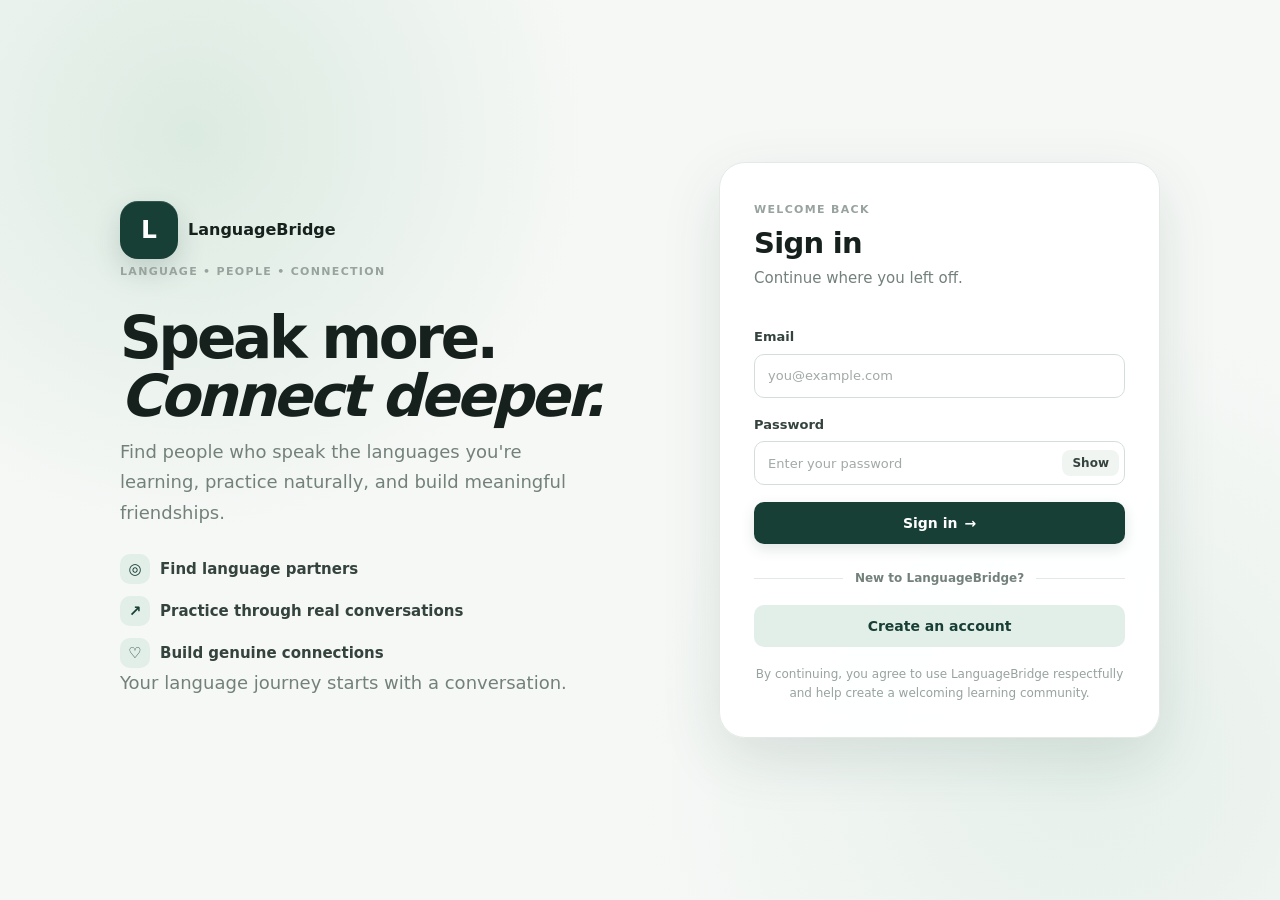
==== index.html @ 4cd41370 "This is the first commit , i initialized the project" ====
<!doctype html>
<html lang="en">
<head>
  <meta charset="UTF-8">
  <meta name="viewport" content="width=device-width, initial-scale=1.0">
  <meta name="theme-color" content="#173f35">
  <meta name="description" content="LanguageBridge — meet people, practice languages, and build real connections.">
  <title>LanguageBridge</title>
  <link rel="preconnect" href="https://language-bridge-orpin.vercel.app">
  <link rel="stylesheet" href="css/main.css">
</head>

<body>
  <div id="app">
    <div class="initial-loader">
      <div class="loader-logo">L</div>
      <div>
        <strong>LanguageBridge</strong>
        <span>Loading your community...</span>
      </div>
    </div>
  </div>

  <script src="js/api.js" defer></script>
  <script src="js/common.js" defer></script>
  <script src="js/app.js" defer></script>
</body>
</html>
---- css/main.css ----
:root {
  --bg: #f6f8f6;
  --surface: #ffffff;
  --surface-soft: #f1f5f2;
  --surface-green: #eaf2ed;

  --primary: #173f35;
  --primary-hover: #0f332b;
  --primary-soft: #e2eee8;

  --accent: #b7d8c5;
  --accent-strong: #8fbea4;

  --text: #16211d;
  --text-soft: #34433d;
  --muted: #73817b;
  --muted-light: #98a39e;

  --border: #e3e9e5;
  --border-strong: #d4ded8;

  --success: #237a4b;
  --success-soft: #e6f4eb;

  --danger: #b93838;
  --danger-soft: #fbeaea;

  --warning: #9a6b20;
  --warning-soft: #faf1df;

  --shadow-xs: 0 1px 2px rgba(23, 63, 53, 0.04);
  --shadow-sm: 0 4px 14px rgba(23, 63, 53, 0.06);
  --shadow-md: 0 12px 35px rgba(23, 63, 53, 0.08);
  --shadow-lg: 0 20px 60px rgba(23, 63, 53, 0.12);

  --radius-sm: 10px;
  --radius-md: 14px;
  --radius-lg: 20px;
  --radius-xl: 26px;

  --sidebar-width: 230px;
  --rightbar-width: 270px;
  --content-max: 1320px;

  font-family:
    Inter,
    ui-sans-serif,
    system-ui,
    -apple-system,
    BlinkMacSystemFont,
    "Segoe UI",
    sans-serif;

  color-scheme: light;
}


/* =========================================================
   RESET
   ========================================================= */

*,
*::before,
*::after {
  box-sizing: border-box;
}

html {
  min-height: 100%;
  scroll-behavior: smooth;
}

body {
  min-height: 100vh;
  margin: 0;
  background: var(--bg);
  color: var(--text);
  font-size: 15px;
  line-height: 1.5;
  -webkit-font-smoothing: antialiased;
  text-rendering: optimizeLegibility;
}

body,
button,
input,
textarea,
select {
  font-family: inherit;
}

button,
input,
textarea,
select {
  font-size: inherit;
}

button {
  cursor: pointer;
}

button:disabled {
  cursor: not-allowed;
  opacity: 0.55;
}

a {
  color: inherit;
  text-decoration: none;
}

img {
  display: block;
  max-width: 100%;
}

::selection {
  background: var(--accent);
  color: var(--primary);
}


/* =========================================================
   SCROLLBAR
   ========================================================= */

* {
  scrollbar-width: thin;
  scrollbar-color: #cbd7d0 transparent;
}

*::-webkit-scrollbar {
  width: 7px;
  height: 7px;
}

*::-webkit-scrollbar-track {
  background: transparent;
}

*::-webkit-scrollbar-thumb {
  background: #cbd7d0;
  border-radius: 999px;
}

*::-webkit-scrollbar-thumb:hover {
  background: #aebeb5;
}


/* =========================================================
   ICONS (SVG)
   -----------------------------------------------------------
   BUGFIX: none of the inline <svg> icons used throughout the
   app (nav, settings gear, logout, search, message bubbles...)
   had any sizing or fill/stroke rules. Without CSS, a browser
   renders an unsized <svg> at its default replaced-element
   size (roughly 300x150px) and fills path shapes solid black,
   which is why icons like the profile "settings" gear were
   showing up as a huge black blob covering the account card.
   ========================================================= */

svg {
  display: block;
  flex-shrink: 0;
}

.nav-icon svg,
.account-settings-link svg,
.logout-btn svg,
.btn-icon-svg svg,
.chat-header-info svg,
.top-brand svg {
  width: 18px;
  height: 18px;
  fill: none;
  stroke: currentColor;
  stroke-width: 1.8;
  stroke-linecap: round;
  stroke-linejoin: round;
}

.account-settings-link svg {
  width: 17px;
  height: 17px;
  color: var(--muted);
}

.account-settings-link:hover svg {
  color: var(--primary);
}

.search-icon svg {
  width: 16px;
  height: 16px;
  fill: none;
  stroke: var(--muted);
  stroke-width: 1.8;
  stroke-linecap: round;
  stroke-linejoin: round;
}


/* =========================================================
   TYPOGRAPHY
   ========================================================= */

h1,
h2,
h3,
h4,
p {
  margin-top: 0;
}

h1,
h2,
h3,
h4 {
  color: var(--text);
  letter-spacing: -0.025em;
}

h1 {
  font-size: 30px;
  line-height: 1.15;
  font-weight: 750;
}

h2 {
  font-size: 24px;
  line-height: 1.2;
  font-weight: 750;
}

h3 {
  font-size: 18px;
  line-height: 1.3;
  font-weight: 700;
}

.muted {
  color: var(--muted);
}

.small {
  font-size: 13px;
}

.eyebrow {
  display: inline-block;
  margin: 0 0 8px;
  color: var(--muted-light);
  font-size: 11px;
  font-weight: 750;
  letter-spacing: 0.12em;
  text-transform: uppercase;
}

.section-title {
  margin: 0 0 10px;
  color: var(--muted-light);
  font-size: 11px;
  font-weight: 750;
  letter-spacing: 0.12em;
  text-transform: uppercase;
}


/* =========================================================
   AUTHENTICATION
   ========================================================= */

.auth-page {
  min-height: 100vh;
  display: grid;
  place-items: center;
  padding: 32px 20px;
  background:
    radial-gradient(
      circle at 15% 15%,
      rgba(183, 216, 197, 0.42),
      transparent 30%
    ),
    radial-gradient(
      circle at 85% 85%,
      rgba(226, 238, 232, 0.8),
      transparent 34%
    ),
    var(--bg);
}

.auth-shell {
  width: min(1040px, 100%);
  display: grid;
  grid-template-columns: minmax(0, 0.9fr) minmax(380px, 0.75fr);
  gap: 70px;
  align-items: center;
}

.auth-brand {
  padding: 25px 0;
}

.brand-lockup {
  display: inline-flex;
  align-items: center;
  gap: 10px;
  font-weight: 800;
  font-size: 16px;
}

.auth-brand h1 {
  margin: 20px 0 12px;
  font-size: clamp(40px, 5vw, 58px);
  line-height: 1;
  letter-spacing: -0.055em;
}

.auth-brand p {
  max-width: 460px;
  margin: 0;
  color: var(--muted);
  font-size: 18px;
  line-height: 1.7;
}

.brand-points {
  display: grid;
  gap: 12px;
  margin-top: 26px;
}

.brand-points > div {
  display: flex;
  align-items: center;
  gap: 10px;
  color: var(--text-soft);
  font-size: 15px;
  font-weight: 600;
}

.point-icon {
  display: inline-grid;
  place-items: center;
  width: 30px;
  height: 30px;
  flex-shrink: 0;
  border-radius: 10px;
  background: var(--primary-soft);
  color: var(--primary);
  font-size: 15px;
}

.language-showcase {
  display: flex;
  flex-wrap: wrap;
  gap: 8px;
  margin-top: 24px;
}

.language-showcase span {
  padding: 7px 13px;
  border-radius: 999px;
  background: var(--primary-soft);
  color: var(--primary);
  font-size: 13px;
  font-weight: 700;
}

.brand-mark {
  width: 58px;
  height: 58px;
  display: grid;
  place-items: center;

  border-radius: 18px;

  background: var(--primary);
  color: #fff;

  font-size: 25px;
  font-weight: 800;

  box-shadow:
    0 12px 28px rgba(23, 63, 53, 0.18),
    inset 0 1px 0 rgba(255, 255, 255, 0.12);
}

.mobile-brand-mark {
  display: none;
  width: 42px;
  height: 42px;
  align-items: center;
  justify-content: center;
  border-radius: 13px;
  background: var(--primary);
  color: #fff;
  font-size: 19px;
  font-weight: 800;
  flex-shrink: 0;
}

.auth-card {
  padding: 34px;
  background: rgba(255, 255, 255, 0.94);
  border: 1px solid var(--border);
  border-radius: var(--radius-xl);
  box-shadow: var(--shadow-lg);
  backdrop-filter: blur(12px);
}

.auth-card-top {
  display: flex;
  align-items: flex-start;
  gap: 14px;
}

.auth-card h2 {
  margin: 0 0 6px;
  font-size: 29px;
}

.auth-card > .muted {
  margin-bottom: 0;
}

.auth-switch {
  margin: 22px 0 0;
  color: var(--muted);
  text-align: center;
  font-size: 14px;
}

.auth-switch a {
  color: var(--primary);
  font-weight: 700;
}

.auth-switch a:hover {
  text-decoration: underline;
}

.auth-divider {
  position: relative;
  margin: 22px 0 16px;
  text-align: center;
}

.auth-divider::before {
  content: "";
  position: absolute;
  left: 0;
  right: 0;
  top: 50%;
  height: 1px;
  background: var(--border);
}

.auth-divider span {
  position: relative;
  padding: 0 12px;
  background: #fff;
  color: var(--muted);
  font-size: 12px;
  font-weight: 650;
}

.auth-legal {
  margin: 18px 0 0;
  color: var(--muted-light);
  font-size: 12px;
  line-height: 1.6;
  text-align: center;
}


/* =========================================================
   FORMS
   ========================================================= */

.form {
  display: grid;
  gap: 17px;
  margin-top: 23px;
}

.form label {
  display: grid;
  gap: 7px;
  color: var(--text-soft);
  font-size: 13px;
  font-weight: 700;
}

.form input,
.form textarea,
.form select {
  width: 100%;
  min-height: 44px;

  padding: 11px 13px;

  border: 1px solid var(--border-strong);
  border-radius: var(--radius-sm);

  outline: none;
  background: #fff;
  color: var(--text);

  transition:
    border-color 160ms ease,
    box-shadow 160ms ease,
    background 160ms ease;
}

.form textarea {
  min-height: 100px;
  resize: vertical;
  line-height: 1.55;
}

.form input::placeholder,
.form textarea::placeholder {
  color: #a1aaa5;
}

.form input:hover,
.form textarea:hover,
.form select:hover {
  border-color: #c4d0c9;
}

.form input:focus,
.form textarea:focus,
.form select:focus {
  border-color: var(--primary);
  background: #fff;

  box-shadow:
    0 0 0 3px rgba(23, 63, 53, 0.08),
    0 2px 8px rgba(23, 63, 53, 0.04);
}

.form-grid {
  display: grid;
  grid-template-columns: repeat(2, minmax(0, 1fr));
  gap: 14px;
}

.password-field {
  position: relative;
  display: flex;
  align-items: center;
}

.password-field input {
  padding-right: 64px;
}

.password-toggle {
  position: absolute;
  right: 6px;
  top: 50%;
  transform: translateY(-50%);

  padding: 6px 10px;
  border: 0;
  border-radius: 8px;
  background: var(--surface-soft);
  color: var(--text-soft);
  font-size: 12px;
  font-weight: 700;
}

.password-toggle:hover {
  background: var(--primary-soft);
  color: var(--primary);
}

.field-hint {
  color: var(--muted-light);
  font-size: 11px;
  font-weight: 600;
  text-align: right;
}

.file-field input[type="file"] {
  min-height: auto;
  padding: 8px;
  border-style: dashed;
}

.file-field small {
  color: var(--muted-light);
  font-weight: 500;
}

.file-button {
  display: inline-flex;
  margin-top: 10px;
  cursor: pointer;
}

.error {
  min-height: 18px;
  margin: 0;
  color: var(--danger);
  font-size: 13px;
  font-weight: 600;
}

.error:empty {
  display: none;
}

.error.visible {
  display: block;
}

.success {
  color: var(--success);
}


/* =========================================================
   BUTTONS
   ========================================================= */

.btn {
  min-height: 42px;

  display: inline-flex;
  align-items: center;
  justify-content: center;
  gap: 7px;

  padding: 10px 16px;

  border: 1px solid transparent;
  border-radius: var(--radius-sm);

  font-size: 14px;
  font-weight: 750;
  line-height: 1;

  transition:
    transform 150ms ease,
    background 150ms ease,
    border-color 150ms ease,
    box-shadow 150ms ease,
    color 150ms ease;
}

.btn:hover {
  transform: translateY(-1px);
}

.btn:active {
  transform: translateY(0);
}

.btn.primary {
  background: var(--primary);
  color: #fff;
  box-shadow: 0 5px 14px rgba(23, 63, 53, 0.13);
}

.btn.primary:hover {
  background: var(--primary-hover);
  box-shadow: 0 7px 18px rgba(23, 63, 53, 0.18);
}

.btn.secondary {
  background: var(--primary-soft);
  color: var(--primary);
}

.btn.secondary:hover {
  background: #d8e9e0;
}

.btn.ghost {
  border-color: var(--border);
  background: #fff;
  color: var(--text-soft);
}

.btn.ghost:hover {
  border-color: var(--border-strong);
  background: var(--surface-soft);
}

.btn.danger {
  background: var(--danger-soft);
  color: var(--danger);
}

.btn.danger:hover {
  background: #f7dddd;
}

.btn.full {
  width: 100%;
}

.btn-arrow {
  transition: transform 150ms ease;
}

.btn:hover .btn-arrow {
  transform: translateX(2px);
}

.btn-icon {
  font-size: 16px;
  line-height: 1;
}

.btn.is-loading {
  position: relative;
}

.icon-btn {
  min-height: 36px;

  display: inline-flex;
  align-items: center;
  gap: 6px;

  padding: 7px 10px;

  border: 0;
  border-radius: 9px;

  background: transparent;
  color: var(--muted);

  font-size: 13px;
  font-weight: 650;

  transition:
    background 150ms ease,
    color 150ms ease;
}

.icon-btn:hover {
  background: var(--surface-soft);
  color: var(--text);
}

.icon-btn.liked {
  color: var(--danger);
}

.icon-btn.danger-icon {
  color: var(--danger);
  font-size: 18px;
  line-height: 1;
  padding: 7px 11px;
}

.icon-btn.danger-icon:hover {
  background: var(--danger-soft);
}

.icon-btn.modal-close {
  font-size: 20px;
  padding: 4px 9px;
}


/* =========================================================
   SPINNERS / LOADERS
   ========================================================= */

@keyframes spin {
  to {
    transform: rotate(360deg);
  }
}

.spinner,
.loader-spinner,
.button-spinner {
  display: inline-block;
  width: 18px;
  height: 18px;
  border: 2.5px solid var(--border-strong);
  border-top-color: var(--primary);
  border-radius: 50%;
  animation: spin 700ms linear infinite;
}

.spinner.small {
  width: 14px;
  height: 14px;
  border-width: 2px;
}

.spinner.tiny,
.button-spinner {
  width: 13px;
  height: 13px;
  border-width: 2px;
  border-top-color: currentColor;
  border-color: rgba(255, 255, 255, 0.35);
  border-top-color: #fff;
}

.btn.primary .spinner.tiny,
.btn.primary .button-spinner {
  border-color: rgba(255, 255, 255, 0.35);
  border-top-color: #fff;
}

.loading-card,
.loading-state {
  display: flex;
  flex-direction: column;
  align-items: center;
  justify-content: center;
  gap: 10px;
  padding: 40px 20px;
  color: var(--muted);
  font-size: 14px;
  font-weight: 600;
}


/* =========================================================
   CARDS
   ========================================================= */

.card {
  background: var(--surface);
  border: 1px solid var(--border);
  border-radius: var(--radius-lg);
  box-shadow: var(--shadow-sm);
}

.card {
  padding: 19px;
}


/* =========================================================
   EMPTY / ERROR STATES
   ========================================================= */

.empty-state,
.error-state {
  display: flex;
  flex-direction: column;
  align-items: center;
  gap: 8px;
  padding: 44px 24px;
  text-align: center;
  color: var(--muted);
}

.empty-state h3,
.error-state strong {
  color: var(--text);
}

.empty-state p,
.error-state p {
  max-width: 360px;
  margin: 0;
  color: var(--muted);
  font-size: 14px;
}

.empty-icon,
.error-state-icon {
  display: grid;
  place-items: center;
  width: 46px;
  height: 46px;
  margin-bottom: 4px;
  border-radius: 50%;
  background: var(--surface-soft);
  color: var(--primary);
  font-size: 20px;
}

.error-state-icon {
  background: var(--danger-soft);
  color: var(--danger);
}

.empty-state .btn,
.error-state .btn {
  margin-top: 6px;
}


/* =========================================================
   APP SHELL
   ========================================================= */

.app-shell {
  min-height: 100vh;
}

.initial-loader {
  min-height: 100vh;
  display: flex;
  flex-direction: column;
  align-items: center;
  justify-content: center;
  gap: 14px;
  text-align: center;
  color: var(--muted);
}

.initial-loader .loader-logo {
  width: 54px;
  height: 54px;
  display: grid;
  place-items: center;
  border-radius: 16px;
  background: var(--primary);
  color: #fff;
  font-size: 23px;
  font-weight: 800;
}

.initial-loader strong {
  display: block;
  color: var(--text);
  font-size: 16px;
}

.page-leaving {
  animation: pageFadeOut 120ms ease forwards;
}

@keyframes pageFadeOut {
  to {
    opacity: 0.6;
  }
}

.topbar {
  position: sticky;
  top: 0;
  z-index: 30;

  height: 70px;

  display: flex;
  align-items: center;
  justify-content: space-between;

  padding: 0 28px;

  background: rgba(255, 255, 255, 0.92);
  border-bottom: 1px solid var(--border);

  backdrop-filter: blur(16px);
}

.topbar-left {
  display: flex;
  align-items: center;
  gap: 14px;
}

.top-brand {
  display: inline-flex;
  align-items: center;
  gap: 10px;

  color: var(--text);
  font-size: 16px;
  font-weight: 800;
  letter-spacing: -0.02em;
}

.top-brand:hover {
  color: var(--primary);
}

.top-brand-text span {
  color: var(--muted);
  font-weight: 700;
}

.top-mark {
  width: 35px;
  height: 35px;

  display: grid;
  place-items: center;

  border-radius: 11px;

  background: var(--primary);
  color: #fff;

  font-size: 15px;
  font-weight: 800;

  box-shadow: 0 5px 12px rgba(23, 63, 53, 0.15);
}

.top-actions {
  display: flex;
  align-items: center;
  gap: 9px;
}

.top-welcome {
  display: flex;
  flex-direction: column;
  align-items: flex-end;
  margin-right: 4px;
  line-height: 1.25;
}

.top-welcome-label {
  color: var(--muted-light);
  font-size: 11px;
  font-weight: 650;
  text-transform: uppercase;
  letter-spacing: 0.06em;
}

.top-welcome strong {
  font-size: 13px;
}

.logout-btn {
  gap: 8px;
}

.mobile-menu-btn {
  display: none;
  flex-direction: column;
  justify-content: center;
  gap: 4px;
  width: 34px;
  height: 34px;
  border: 0;
  border-radius: 9px;
  background: transparent;
}

.mobile-menu-btn span {
  display: block;
  height: 2px;
  border-radius: 999px;
  background: var(--text);
}

.sidebar-overlay {
  display: none;
  position: fixed;
  inset: 0;
  z-index: 40;
  background: rgba(12, 31, 26, 0.4);
  backdrop-filter: blur(2px);
}

.sidebar-overlay.visible {
  display: block;
}

.layout {
  width: min(var(--content-max), 100%);
  min-height: calc(100vh - 70px);

  margin: 0 auto;

  display: grid;
  grid-template-columns:
    var(--sidebar-width)
    minmax(0, 1fr)
    var(--rightbar-width);

  gap: 25px;

  padding: 26px 25px 50px;
}

.sidebar,
.rightbar {
  position: sticky;
  top: 94px;
  height: max-content;
}

.sidebar {
  padding-top: 4px;
}

.sidebar-inner {
  display: flex;
  flex-direction: column;
  gap: 4px;
}

.sidebar-heading {
  padding: 0 13px;
  margin-bottom: 6px;
  color: var(--muted-light);
  font-size: 11px;
  font-weight: 750;
  letter-spacing: 0.1em;
  text-transform: uppercase;
}

.sidebar-divider {
  height: 1px;
  margin: 16px 4px;
  background: var(--border);
}

.sidebar-tip {
  position: relative;
  padding: 16px 15px;
  border-radius: var(--radius-md);
  background: var(--surface-green);
}

.sidebar-tip-icon {
  display: inline-grid;
  place-items: center;
  width: 26px;
  height: 26px;
  margin-bottom: 8px;
  border-radius: 8px;
  background: #fff;
  color: var(--primary);
  font-size: 13px;
}

.sidebar-tip strong {
  display: block;
  margin-bottom: 4px;
  font-size: 13px;
}

.sidebar-tip p {
  margin: 0;
  color: var(--muted);
  font-size: 12px;
  line-height: 1.55;
}

.rightbar {
  padding-top: 2px;
  display: flex;
  flex-direction: column;
  gap: 14px;
}

.rightbar-note {
  display: flex;
  align-items: center;
  gap: 8px;
  padding: 4px 6px;
  color: var(--muted);
  font-size: 12.5px;
  line-height: 1.5;
}

.rightbar-note-dot {
  width: 6px;
  height: 6px;
  flex-shrink: 0;
  border-radius: 50%;
  background: var(--accent-strong);
}

.content {
  min-width: 0;
}


/* =========================================================
   NAVIGATION
   ========================================================= */

.nav {
  display: grid;
  gap: 5px;
}

.nav a,
.nav-link {
  position: relative;

  display: flex;
  align-items: center;
  gap: 10px;

  min-height: 43px;
  padding: 10px 13px;

  border-radius: 12px;

  color: var(--muted);
  font-size: 14px;
  font-weight: 650;

  transition:
    background 150ms ease,
    color 150ms ease,
    transform 150ms ease;
}

.nav a:hover,
.nav-link:hover {
  background: var(--surface-green);
  color: var(--primary);
  transform: translateX(2px);
}

.nav a.active,
.nav-link.active {
  background: var(--primary-soft);
  color: var(--primary);
  font-weight: 750;
}

.nav a.active::before,
.nav-link.active::before {
  content: "";

  position: absolute;
  left: 0;
  top: 9px;
  bottom: 9px;

  width: 3px;

  border-radius: 999px;

  background: var(--primary);
}

.nav-badge {
  margin-left: auto;
  min-width: 18px;
  height: 18px;
  padding: 0 5px;
  display: inline-grid;
  place-items: center;
  border-radius: 999px;
  background: var(--danger);
  color: #fff;
  font-size: 10.5px;
  font-weight: 800;
}


/* =========================================================
   PAGE HEADER
   ========================================================= */

.page-head {
  display: flex;
  align-items: center;
  justify-content: space-between;
  gap: 14px;

  margin-bottom: 20px;
}

.page-head h1 {
  margin: 0;
  font-size: 29px;
}

.page-head h2 {
  margin: 0;
}

.page-head-actions {
  display: flex;
  align-items: center;
  gap: 10px;
}

.count-pill {
  padding: 6px 12px;
  border-radius: 999px;
  background: var(--surface-soft);
  color: var(--text-soft);
  font-size: 12.5px;
  font-weight: 700;
  white-space: nowrap;
}

.section-header {
  display: flex;
  align-items: center;
  justify-content: space-between;
  gap: 14px;
  margin-bottom: 16px;
}


/* =========================================================
   FEEDS / STACKS
   ========================================================= */

.stack {
  display: grid;
  gap: 16px;
}


/* =========================================================
   POSTS
   ========================================================= */

.post {
  overflow: hidden;
  transition:
    border-color 160ms ease,
    box-shadow 160ms ease,
    transform 160ms ease;
}

.post:hover {
  border-color: #d8e2dc;
  box-shadow: var(--shadow-md);
}

.post-head {
  display: flex;
  align-items: center;
  gap: 11px;
}

.post-meta {
  min-width: 0;
  flex: 1;
}

.post-meta strong {
  display: block;

  overflow: hidden;
  text-overflow: ellipsis;
  white-space: nowrap;

  color: var(--text);
  font-size: 14px;
}

.post-meta span {
  display: block;
  margin-top: 1px;

  color: var(--muted);
  font-size: 12px;
}

.post h3 {
  margin: 17px 0 7px;
  font-size: 19px;
}

.post p {
  margin-bottom: 0;
  color: var(--text-soft);
  line-height: 1.7;
  white-space: pre-wrap;
}

.post-media {
  margin-top: 13px;
  border-radius: 15px;
  overflow: hidden;
  background: var(--surface-soft);
}

.post-image {
  width: 100%;
  max-height: 500px;

  border-radius: 15px;

  object-fit: cover;
}

.post-media .post-image {
  border-radius: 0;
}

.post-actions {
  display: flex;
  gap: 7px;

  margin-top: 15px;
  padding-top: 13px;

  border-top: 1px solid var(--border);
}

.action-icon {
  font-size: 15px;
  line-height: 1;
}


/* =========================================================
   COMMENTS
   ========================================================= */

.comments-container:empty {
  display: none;
}

.comments-panel {
  margin-top: 12px;
  padding-top: 14px;
  border-top: 1px solid var(--border);
}

.comments-list {
  display: grid;
  gap: 12px;
  margin-bottom: 12px;
}

.comment-item {
  display: flex;
  gap: 10px;
}

.comment-body {
  flex: 1;
  min-width: 0;
  padding: 9px 12px;
  border-radius: 12px;
  background: var(--surface-soft);
}

.comment-body strong {
  display: block;
  font-size: 12.5px;
}

.comment-body p {
  margin: 2px 0 0;
  color: var(--text-soft);
  font-size: 13.5px;
  line-height: 1.5;
}

.comment-body small {
  display: block;
  margin-top: 4px;
  color: var(--muted-light);
  font-size: 11px;
}

.comments-empty,
.comments-error,
.comments-loading {
  padding: 10px 2px;
  color: var(--muted);
  font-size: 13px;
}

.comments-error {
  color: var(--danger);
}

.comments-loading {
  display: flex;
  align-items: center;
  gap: 8px;
}


/* =========================================================
   AVATARS
   ========================================================= */

.avatar {
  width: 42px;
  height: 42px;

  flex: 0 0 auto;

  display: grid;
  place-items: center;

  overflow: hidden;

  border-radius: 50%;

  background:
    linear-gradient(
      135deg,
      var(--primary-soft),
      #d6e5dc
    );

  color: var(--primary);

  font-size: 14px;
  font-weight: 800;

  object-fit: cover;
}

.avatar.sm {
  width: 34px;
  height: 34px;

  font-size: 12px;
}

.avatar.lg {
  width: 78px;
  height: 78px;

  font-size: 23px;
}

.avatar-fallback {
  user-select: none;
}


/* =========================================================
   LISTS
   ========================================================= */

.list {
  display: grid;
  gap: 9px;
}

.list-item {
  display: flex;
  align-items: center;
  gap: 11px;

  padding: 12px;

  border: 1px solid var(--border);
  border-radius: var(--radius-md);

  background: var(--surface);

  transition:
    border-color 150ms ease,
    background 150ms ease,
    box-shadow 150ms ease;
}

.list-item:hover {
  border-color: var(--border-strong);
  background: #fcfdfc;
  box-shadow: var(--shadow-xs);
}

.list-item .grow {
  min-width: 0;
  flex: 1;
}

.list-item strong {
  display: block;

  overflow: hidden;
  text-overflow: ellipsis;
  white-space: nowrap;
}

.list-item small {
  display: block;
  margin-top: 2px;

  color: var(--muted);
  font-size: 12px;
}

.actions {
  display: flex;
  align-items: center;
  justify-content: flex-end;
  gap: 7px;
  flex-wrap: wrap;
}


/* =========================================================
   FRIENDS
   ========================================================= */

.friends-list {
  display: grid;
  gap: 10px;
}

.friend-row {
  display: flex;
  align-items: center;
  justify-content: space-between;
  gap: 14px;
  padding: 13px;
  border: 1px solid var(--border);
  border-radius: var(--radius-md);
  background: var(--surface);
  transition:
    opacity 180ms ease,
    transform 180ms ease,
    border-color 150ms ease;
}

.friend-row:hover {
  border-color: var(--border-strong);
}

.friend-row.is-removing {
  opacity: 0;
  transform: scale(0.97);
}

.friend-identity {
  display: flex;
  align-items: center;
  gap: 12px;
  min-width: 0;
}

.friend-details {
  min-width: 0;
}

.friend-details strong {
  display: block;
  overflow: hidden;
  text-overflow: ellipsis;
  white-space: nowrap;
}

.friend-details span {
  display: block;
  color: var(--muted);
  font-size: 12.5px;
}

.friend-details small {
  display: block;
  margin-top: 2px;
  color: var(--muted-light);
  font-size: 12px;
}

.friend-actions {
  display: flex;
  align-items: center;
  gap: 6px;
  flex-shrink: 0;
}


/* =========================================================
   DISCOVER / USERS
   ========================================================= */

.search-card {
  margin-bottom: 18px;
}

.search-field {
  display: flex;
  align-items: center;
  gap: 10px;
  padding: 4px 6px;
}

.search-field input {
  border: 0;
  min-height: 34px;
  padding: 4px 2px;
}

.search-field input:focus {
  box-shadow: none;
}

.users-grid {
  display: grid;
  grid-template-columns: repeat(auto-fill, minmax(240px, 1fr));
  gap: 16px;
}

.users-grid .loading-card,
.users-grid .empty-state {
  grid-column: 1 / -1;
}

.user-card {
  display: flex;
  flex-direction: column;
  align-items: center;
  gap: 10px;
  text-align: center;
  padding: 22px 18px;
}

.user-card-body {
  display: flex;
  flex-direction: column;
  align-items: center;
  gap: 3px;
  width: 100%;
}

.user-card-body > span.muted {
  font-size: 12.5px;
}

.user-card-languages {
  margin-top: 6px;
  width: 100%;
}

.user-card-bio {
  margin: 6px 0 0;
  color: var(--muted);
  font-size: 12.5px;
  line-height: 1.5;
}

.user-card-actions {
  margin-top: 4px;
  width: 100%;
  display: flex;
  justify-content: center;
}

.user-card-actions .btn {
  width: 100%;
}


/* =========================================================
   EMPTY / LOADING
   ========================================================= */

.empty {
  padding: 44px 20px;

  color: var(--muted);

  text-align: center;
}

.loader {
  padding: 34px 20px;

  display: flex;
  align-items: center;
  justify-content: center;
  gap: 9px;

  color: var(--muted);
  font-size: 13.5px;
  font-weight: 600;

  text-align: center;
}


/* =========================================================
   PROFILE
   ========================================================= */

.profile-card {
  padding: 0;
  overflow: hidden;
}

.profile-cover {
  position: relative;
  height: 150px;

  border-radius: var(--radius-lg) var(--radius-lg) 0 0;

  background:
    radial-gradient(
      circle at 85% 15%,
      rgba(255, 255, 255, 0.18),
      transparent 24%
    ),
    radial-gradient(
      circle at 15% 85%,
      rgba(183, 216, 197, 0.24),
      transparent 28%
    ),
    linear-gradient(
      135deg,
      #173f35,
      #2c6655 55%,
      #6d9c85
    );
}

.profile-body {
  padding: 0 24px 24px;
}

.profile-identity {
  display: flex;
  align-items: flex-end;
  gap: 18px;

  margin-top: -39px;
}

.profile-avatar-wrap {
  position: relative;
}

.profile-avatar-wrap .avatar {
  border: 4px solid #fff;
  box-shadow: var(--shadow-sm);
}

.profile-online-dot {
  position: absolute;
  right: 4px;
  bottom: 4px;
  width: 13px;
  height: 13px;
  border-radius: 50%;
  background: var(--success);
  border: 3px solid #fff;
}

.profile-heading h2 {
  margin: 0 0 4px;
  font-size: 26px;
}

.profile-handle {
  display: flex;
  align-items: center;
  gap: 7px;
  color: var(--muted);
  font-size: 13.5px;
}

.profile-info-grid {
  margin-top: 18px;
  padding-top: 17px;

  border-top: 1px solid var(--border);

  display: grid;
  gap: 18px;

  color: var(--text-soft);
  line-height: 1.75;
}

.profile-label {
  display: block;
  margin-bottom: 5px;
  color: var(--muted-light);
  font-size: 11px;
  font-weight: 750;
  letter-spacing: 0.08em;
  text-transform: uppercase;
}

.profile-bio p {
  margin: 0;
  color: var(--text-soft);
}

.profile-upload {
  display: flex;
  align-items: center;
  gap: 16px;
  margin-bottom: 4px;
}

.profile-upload strong {
  display: block;
  font-size: 13.5px;
}

.profile-upload p {
  margin: 2px 0 0;
  font-size: 12.5px;
}

.profile-posts-section {
  margin-top: 26px;
}

.post-meta-row {
  margin-bottom: 4px;
}

.post-mini-author {
  display: flex;
  align-items: center;
  gap: 10px;
}

.post-mini-author strong {
  display: block;
  font-size: 13.5px;
}

.post-mini-author span {
  display: block;
  color: var(--muted);
  font-size: 11.5px;
}


/* =========================================================
   ACCOUNT MINI (rightbar)
   ========================================================= */

.account-card-heading {
  display: flex;
  align-items: center;
  justify-content: space-between;
  margin-bottom: 12px;
}

.account-settings-link {
  display: inline-flex;
  padding: 4px;
  border-radius: 8px;
}

.account-settings-link:hover {
  background: var(--surface-soft);
}

.account-mini {
  display: flex;
  flex-direction: column;
  gap: 14px;
}

.account-loading {
  display: flex;
  align-items: center;
  justify-content: center;
  padding: 20px 0;
}

.account-profile {
  display: flex;
  align-items: center;
  gap: 11px;
  min-width: 0;
}

.account-avatar {
  width: 44px;
  height: 44px;
}

.account-details {
  min-width: 0;
}

.account-details strong {
  display: block;
  overflow: hidden;
  text-overflow: ellipsis;
  white-space: nowrap;
  font-size: 13.5px;
}

.account-details span {
  display: block;
  margin-top: 1px;
  color: var(--muted);
  font-size: 12px;
}

.account-profile-link {
  display: flex;
  align-items: center;
  justify-content: space-between;
  padding-top: 10px;
  border-top: 1px solid var(--border);
  color: var(--primary);
  font-size: 12.5px;
  font-weight: 750;
}

.language-pair {
  display: grid;
  grid-template-columns: 1fr auto 1fr;
  align-items: center;
  gap: 8px;
  padding: 12px;
  border-radius: 12px;
  background: var(--surface-soft);
}

.language-item {
  min-width: 0;
}

.language-item strong {
  display: block;
  overflow: hidden;
  text-overflow: ellipsis;
  white-space: nowrap;
  font-size: 13px;
}

.language-label {
  display: block;
  margin-bottom: 2px;
  color: var(--muted-light);
  font-size: 10px;
  font-weight: 750;
  letter-spacing: 0.06em;
  text-transform: uppercase;
}

.language-arrow {
  color: var(--muted-light);
  font-size: 13px;
}


/* =========================================================
   CHAT
   ========================================================= */

.chat-layout {
  display: grid;
  grid-template-columns: 290px minmax(0, 1fr);

  height: calc(100vh - 120px);

  gap: 15px;
}

.chat-list-panel {
  display: flex;
  flex-direction: column;
  min-height: 0;
}

.chat-list-header {
  margin-bottom: 12px;
}

.chat-list-header h2 {
  font-size: 17px;
  margin-bottom: 2px;
}

.chat-list {
  min-height: 0;
  overflow-y: auto;
  display: grid;
  gap: 6px;
  flex: 1;
}

.chat-empty {
  display: flex;
  flex-direction: column;
  align-items: center;
  gap: 8px;
}

.chat-item {
  display: flex;
  align-items: center;
  gap: 10px;
  width: 100%;
  padding: 9px;
  border: 0;
  border-radius: 12px;
  background: transparent;
  color: var(--text);
  text-align: left;
  transition: background 150ms ease;
}

.chat-item:hover {
  background: var(--surface-soft);
}

.chat-item.active {
  background: var(--primary-soft);
}

.chat-item-content {
  min-width: 0;
  flex: 1;
}

.chat-item-content strong {
  display: block;
  overflow: hidden;
  text-overflow: ellipsis;
  white-space: nowrap;
  font-size: 13.5px;
}

.chat-item-content small {
  color: var(--muted);
  font-size: 11.5px;
}

.chat-item-arrow {
  color: var(--muted-light);
}

.chat-window {
  min-height: 0;

  display: flex;
  flex-direction: column;

  padding: 0;

  overflow: hidden;
}

.chat-window > #chatHeader {
  flex: 0 0 auto;

  margin: 0;
  padding: 17px 19px;

  border: 0 !important;
  border-bottom: 1px solid var(--border) !important;

  border-radius: 0;

  box-shadow: none !important;
}

.chat-header-loading {
  display: flex;
  align-items: center;
  gap: 9px;
  color: var(--muted);
  font-size: 13.5px;
}

.chat-header-user {
  display: flex;
  align-items: center;
  gap: 11px;
}

.chat-header-info strong {
  display: block;
  font-size: 14.5px;
}

.chat-header-info span {
  display: flex;
  align-items: center;
  gap: 5px;
  color: var(--muted);
  font-size: 12px;
}

.chat-error {
  display: flex;
  flex-direction: column;
  gap: 2px;
  color: var(--danger);
  font-size: 13.5px;
}

.chat-placeholder {
  display: flex;
  align-items: center;
  gap: 12px;
}

.chat-placeholder-icon {
  font-size: 22px;
}

.online-dot {
  width: 7px;
  height: 7px;
  border-radius: 50%;
  background: var(--success);
}

.messages {
  flex: 1;

  display: grid;
  align-content: start;
  gap: 9px;

  padding: 20px;

  overflow-y: auto;
}

.message-row {
  display: flex;
}

.message-row.mine {
  justify-content: flex-end;
}

.bubble {
  width: fit-content;
  max-width: min(70%, 520px);

  padding: 10px 13px;

  border-radius: 15px 15px 15px 5px;

  background: var(--surface-soft);
  color: var(--text-soft);

  line-height: 1.45;
  overflow-wrap: anywhere;
}

.bubble.mine {
  margin-left: auto;

  border-radius: 15px 15px 5px 15px;

  background: var(--primary);
  color: #fff;
}

.bubble-content {
  white-space: pre-wrap;
}

.bubble small {
  display: block;

  margin-top: 4px;

  color: inherit;
  font-size: 10px;

  opacity: 0.6;
}

.composer {
  display: flex;
  gap: 8px;

  padding: 12px;

  border-top: 1px solid var(--border);

  background: #fff;
}

.composer input {
  min-width: 0;
  flex: 1;

  min-height: 43px;

  padding: 10px 13px;

  border: 1px solid var(--border-strong);
  border-radius: 11px;

  outline: none;

  background: #fff;
}

.composer input:focus {
  border-color: var(--primary);
  box-shadow: 0 0 0 3px rgba(23, 63, 53, 0.07);
}


/* =========================================================
   MODALS
   ========================================================= */

.modal {
  position: fixed;
  inset: 0;
  z-index: 100;

  display: grid;
  place-items: center;

  padding: 20px;

  background: rgba(12, 31, 26, 0.46);

  backdrop-filter: blur(5px);

  animation: modalFade 150ms ease-out;
}

.modal-card {
  width: min(540px, 100%);
  max-height: calc(100vh - 40px);

  overflow-y: auto;

  padding: 24px;

  border: 1px solid rgba(255, 255, 255, 0.5);
  border-radius: var(--radius-lg);

  background: #fff;

  box-shadow: var(--shadow-lg);

  animation: modalUp 180ms ease-out;
}

.modal-header {
  display: flex;
  align-items: flex-start;
  justify-content: space-between;
  gap: 14px;
  margin-bottom: 6px;
}

.modal-header h2 {
  font-size: 22px;
}

.modal-actions {
  display: flex;
  align-items: center;
  justify-content: flex-end;
  gap: 10px;
  margin-top: 4px;
}

.upload-preview {
  padding: 10px;
  border: 1px dashed var(--border-strong);
  border-radius: var(--radius-md);
  background: var(--surface-soft);
}

.upload-preview.hidden {
  display: none;
}

.preview-label {
  margin-bottom: 8px;
  color: var(--muted);
  font-size: 11.5px;
  font-weight: 700;
  text-transform: uppercase;
  letter-spacing: 0.05em;
}

.upload-preview img {
  width: 100%;
  max-height: 240px;
  border-radius: 10px;
  object-fit: cover;
}

@keyframes modalFade {
  from {
    opacity: 0;
  }

  to {
    opacity: 1;
  }
}

@keyframes modalUp {
  from {
    opacity: 0;
    transform: translateY(8px) scale(0.985);
  }

  to {
    opacity: 1;
    transform: translateY(0) scale(1);
  }
}


/* =========================================================
   TOAST
   ========================================================= */

.toast-container {
  position: fixed;
  right: 20px;
  bottom: 20px;
  z-index: 200;

  display: flex;
  flex-direction: column;
  gap: 8px;

  max-width: min(360px, calc(100vw - 40px));
}

.toast {
  display: flex;
  align-items: center;
  gap: 9px;

  padding: 12px 15px;

  border: 1px solid rgba(255, 255, 255, 0.08);
  border-radius: 12px;

  background: var(--primary);
  color: #fff;

  box-shadow: var(--shadow-lg);

  font-size: 13px;
  font-weight: 650;

  opacity: 0;
  transform: translateY(8px);
  transition: opacity 180ms ease, transform 180ms ease;
}

.toast.visible {
  opacity: 1;
  transform: translateY(0);
}

.toast-error {
  background: var(--danger);
}

.toast-warning {
  background: var(--warning);
}

.toast-icon {
  display: inline-grid;
  place-items: center;
  width: 18px;
  height: 18px;
  flex-shrink: 0;
  border-radius: 50%;
  background: rgba(255, 255, 255, 0.2);
  font-size: 11px;
  font-weight: 800;
}

.toast-message {
  flex: 1;
}

.toast-close {
  border: 0;
  background: transparent;
  color: inherit;
  opacity: 0.7;
  font-size: 15px;
  line-height: 1;
  padding: 0 2px;
}

.toast-close:hover {
  opacity: 1;
}


/* =========================================================
   UTILITY
   ========================================================= */

.hidden {
  display: none !important;
}

.grow {
  min-width: 0;
  flex: 1;
}


/* =========================================================
   TABLET
   ========================================================= */

@media (max-width: 1100px) {
  :root {
    --sidebar-width: 195px;
  }

  .layout {
    grid-template-columns:
      var(--sidebar-width)
      minmax(0, 1fr);
  }

  .rightbar {
    display: none;
  }

  .auth-shell {
    gap: 40px;
  }
}


/* =========================================================
   MOBILE
   ========================================================= */

@media (max-width: 760px) {
  body {
    font-size: 14px;
  }

  .auth-page {
    padding: 16px;
  }

  .auth-shell {
    display: block;
    width: 100%;
  }

  .auth-brand {
    display: none;
  }

  .auth-card {
    width: 100%;
    padding: 25px 20px;
    border-radius: 21px;
  }

  .auth-card h2 {
    font-size: 25px;
  }

  .mobile-brand-mark {
    display: flex;
  }

  .form-grid {
    grid-template-columns: 1fr;
  }

  .topbar {
    height: 62px;
    padding: 0 15px;
  }

  .mobile-menu-btn {
    display: flex;
  }

  .top-welcome {
    display: none;
  }

  .top-brand {
    font-size: 15px;
  }

  .top-mark {
    width: 33px;
    height: 33px;
  }

  .top-actions .btn {
    min-height: 38px;
    padding: 8px 12px;
  }

  .logout-btn span:last-child {
    display: none;
  }

  .layout {
    display: block;
    min-height: calc(100vh - 62px);
    padding: 18px 14px 90px;
  }

  .sidebar {
    display: block;

    position: fixed;
    left: 10px;
    right: 10px;
    bottom: 10px;
    top: auto;

    z-index: 50;

    padding: 6px;

    border: 1px solid var(--border);
    border-radius: 17px;

    background: rgba(255, 255, 255, 0.94);

    box-shadow: var(--shadow-lg);

    backdrop-filter: blur(16px);

    transform: translateY(0);
  }

  .sidebar-heading,
  .sidebar-divider,
  .sidebar-tip {
    display: none;
  }

  .nav {
    grid-template-columns: repeat(6, 1fr);
    gap: 2px;
  }

  .nav a,
  .nav-link {
    min-height: 52px;

    display: flex;
    flex-direction: column;
    align-items: center;
    justify-content: center;
    gap: 3px;

    padding: 7px 4px;

    border-radius: 12px;
  }

  .nav-label {
    font-size: 9.5px;
    font-weight: 700;
  }

  .nav-icon svg {
    width: 19px;
    height: 19px;
  }

  .nav a.active::before,
  .nav-link.active::before {
    display: none;
  }

  .rightbar {
    display: none;
  }

  .page-head {
    align-items: flex-start;
    margin-bottom: 16px;
    flex-wrap: wrap;
  }

  .page-head h1 {
    font-size: 25px;
  }

  .page-head .btn {
    flex-shrink: 0;
  }

  .card {
    border-radius: 17px;
    padding: 16px;
  }

  .post h3 {
    font-size: 18px;
  }

  .post-actions {
    overflow-x: auto;
  }

  .list-item {
    align-items: flex-start;
    flex-wrap: wrap;
  }

  .list-item .actions {
    width: 100%;
    padding-left: 45px;
  }

  .friend-row {
    flex-wrap: wrap;
  }

  .users-grid {
    grid-template-columns: 1fr;
  }

  .profile-cover {
    height: 115px;
    border-radius: 17px 17px 0 0;
  }

  .profile-body {
    padding: 0 17px 19px;
  }

  .profile-identity {
    gap: 13px;
  }

  .profile-identity .avatar {
    width: 67px;
    height: 67px;
  }

  .profile-heading h2 {
    font-size: 22px;
  }

  .chat-layout {
    grid-template-columns: 1fr;
    height: auto;
  }

  .chat-list {
    max-height: 205px;
  }

  .chat-window {
    height: calc(100vh - 360px);
    min-height: 430px;
  }

  .messages {
    padding: 15px;
  }

  .bubble {
    max-width: 82%;
  }

  .composer {
    padding: 9px;
  }

  .modal {
    padding: 12px;
  }

  .modal-card {
    max-height: calc(100vh - 24px);
    padding: 19px;
    border-radius: 17px;
  }

  .toast-container {
    right: 12px;
    bottom: 80px;
  }
}


/* =========================================================
   VERY SMALL PHONES
   ========================================================= */

@media (max-width: 390px) {
  .layout {
    padding-left: 10px;
    padding-right: 10px;
  }

  .top-brand {
    font-size: 14px;
  }

  .top-actions .btn {
    font-size: 12px;
  }

  .page-head h1 {
    font-size: 22px;
  }

  .page-head {
    gap: 8px;
  }

  .page-head .btn {
    padding-left: 11px;
    padding-right: 11px;
  }

  .nav a,
  .nav-link {
    min-height: 48px;
  }

  .auth-card {
    padding: 22px 17px;
  }
}


/* =========================================================
   REDUCED MOTION
   ========================================================= */

@media (prefers-reduced-motion: reduce) {
  html {
    scroll-behavior: auto;
  }

  *,
  *::before,
  *::after {
    animation-duration: 0.01ms !important;
    animation-iteration-count: 1 !important;
    transition-duration: 0.01ms !important;
  }
}
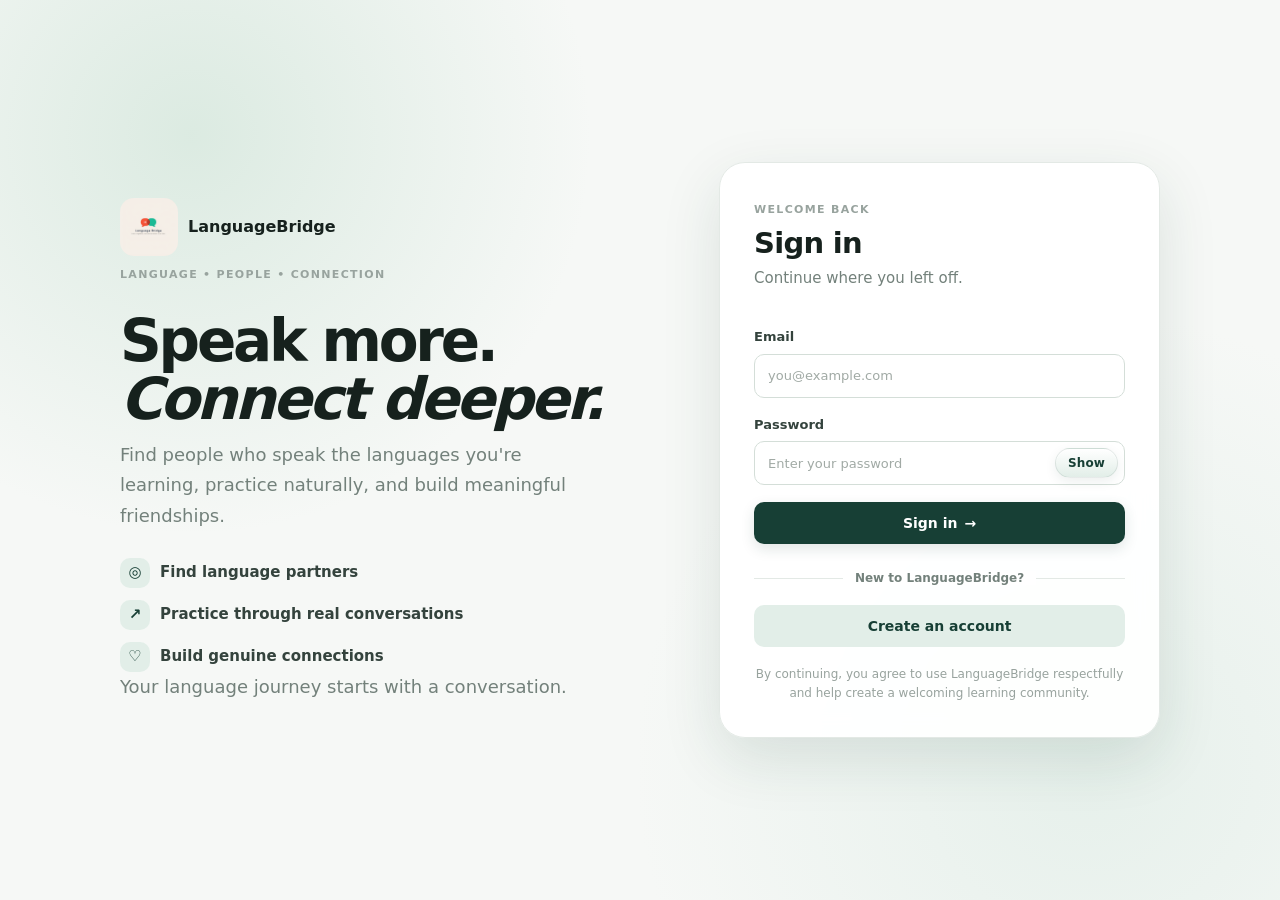
==== commit d3f149be: "New versions and features have been added" ====
--- a/index.html
+++ b/index.html
@@ -8,12 +8,13 @@
   <title>LanguageBridge</title>
   <link rel="preconnect" href="https://language-bridge-orpin.vercel.app">
   <link rel="stylesheet" href="css/main.css">
+  <link rel="icon" type="image/png" href="assets/logo.png">
 </head>
 
 <body>
   <div id="app">
     <div class="initial-loader">
-      <div class="loader-logo">L</div>
+      <img class="loader-logo" src="assets/logo.png" alt="LanguageBridge logo">
       <div>
         <strong>LanguageBridge</strong>
         <span>Loading your community...</span>
--- a/css/main.css
+++ b/css/main.css
@@ -369,7 +369,8 @@
   font-weight: 700;
 }
 
-.brand-mark {
+.brand-mark,
+.brand-logo {
   width: 58px;
   height: 58px;
   display: grid;
@@ -388,7 +389,15 @@
     inset 0 1px 0 rgba(255, 255, 255, 0.12);
 }
 
-.mobile-brand-mark {
+.brand-logo {
+  border-radius: 14px;
+  background: transparent;
+  box-shadow: none;
+  object-fit: contain;
+}
+
+.mobile-brand-mark,
+.mobile-brand-logo {
   display: none;
   width: 42px;
   height: 42px;
@@ -400,6 +409,11 @@
   font-size: 19px;
   font-weight: 800;
   flex-shrink: 0;
+}
+
+.mobile-brand-logo {
+  background: transparent;
+  object-fit: contain;
 }
 
 .auth-card {
@@ -556,27 +570,44 @@
 }
 
 .password-field input {
-  padding-right: 64px;
+  padding-right: 82px;
 }
 
 .password-toggle {
   position: absolute;
-  right: 6px;
+  right: 7px;
   top: 50%;
   transform: translateY(-50%);
 
-  padding: 6px 10px;
-  border: 0;
-  border-radius: 8px;
-  background: var(--surface-soft);
-  color: var(--text-soft);
+  min-height: 30px;
+  padding: 7px 12px;
+  border: 1px solid rgba(23, 63, 53, 0.1);
+  border-radius: 999px;
+  background:
+    linear-gradient(180deg, #ffffff, var(--primary-soft));
+  color: var(--primary);
   font-size: 12px;
-  font-weight: 700;
+  font-weight: 800;
+  letter-spacing: 0.01em;
+  box-shadow:
+    0 4px 12px rgba(23, 63, 53, 0.08),
+    inset 0 1px 0 rgba(255, 255, 255, 0.85);
 }
 
 .password-toggle:hover {
-  background: var(--primary-soft);
-  color: var(--primary);
+  border-color: rgba(23, 63, 53, 0.18);
+  background:
+    linear-gradient(180deg, #ffffff, #d8e9e0);
+  box-shadow:
+    0 6px 16px rgba(23, 63, 53, 0.12),
+    inset 0 1px 0 rgba(255, 255, 255, 0.9);
+}
+
+.password-toggle:focus-visible {
+  outline: none;
+  box-shadow:
+    0 0 0 3px rgba(23, 63, 53, 0.12),
+    0 4px 12px rgba(23, 63, 53, 0.08);
 }
 
 .field-hint {
@@ -838,10 +869,44 @@
   border: 1px solid var(--border);
   border-radius: var(--radius-lg);
   box-shadow: var(--shadow-sm);
+  animation: cardIn 220ms ease both;
 }
 
 .card {
   padding: 19px;
+}
+
+@keyframes cardIn {
+  from {
+    opacity: 0;
+    transform: translateY(6px);
+  }
+
+  to {
+    opacity: 1;
+    transform: translateY(0);
+  }
+}
+
+.clickable-card {
+  cursor: pointer;
+}
+
+.clickable-card:hover,
+.user-card:hover,
+.settings-card:hover {
+  border-color: var(--border-strong);
+  box-shadow: var(--shadow-md);
+  transform: translateY(-2px);
+}
+
+.clickable-card,
+.user-card,
+.settings-card {
+  transition:
+    transform 160ms ease,
+    border-color 160ms ease,
+    box-shadow 160ms ease;
 }
 
 
@@ -928,6 +993,11 @@
   font-weight: 800;
 }
 
+.initial-loader .loader-logo {
+  background: transparent;
+  object-fit: contain;
+}
+
 .initial-loader strong {
   display: block;
   color: var(--text);
@@ -1005,6 +1075,12 @@
   font-weight: 800;
 
   box-shadow: 0 5px 12px rgba(23, 63, 53, 0.15);
+}
+
+.top-mark {
+  background: transparent;
+  box-shadow: none;
+  object-fit: contain;
 }
 
 .top-actions {
@@ -1675,6 +1751,23 @@
   margin-bottom: 18px;
 }
 
+.discover-filters {
+  display: grid;
+  grid-template-columns: minmax(0, 1fr) minmax(140px, auto) minmax(140px, auto);
+  gap: 10px;
+  align-items: center;
+}
+
+.discover-filters select {
+  min-height: 42px;
+  padding: 9px 12px;
+  border: 1px solid var(--border-strong);
+  border-radius: var(--radius-sm);
+  background: #fff;
+  color: var(--text-soft);
+  font-weight: 650;
+}
+
 .search-field {
   display: flex;
   align-items: center;
@@ -1741,10 +1834,24 @@
   width: 100%;
   display: flex;
   justify-content: center;
+  gap: 8px;
+  flex-wrap: wrap;
 }
 
 .user-card-actions .btn {
-  width: 100%;
+  flex: 1;
+  min-width: 112px;
+}
+
+.profile-card-link,
+.post-title-link {
+  color: inherit;
+}
+
+.profile-card-link:hover,
+.post-title-link:hover {
+  color: var(--primary);
+  text-decoration: underline;
 }
 
 
@@ -1819,7 +1926,7 @@
   align-items: flex-end;
   gap: 18px;
 
-  margin-top: -39px;
+  margin-top: -52px;
 }
 
 .profile-avatar-wrap {
@@ -1831,12 +1938,18 @@
   box-shadow: var(--shadow-sm);
 }
 
+.profile-avatar {
+  width: 96px;
+  height: 96px;
+  font-size: 30px;
+}
+
 .profile-online-dot {
   position: absolute;
-  right: 4px;
-  bottom: 4px;
-  width: 13px;
-  height: 13px;
+  right: 7px;
+  bottom: 7px;
+  width: 15px;
+  height: 15px;
   border-radius: 50%;
   background: var(--success);
   border: 3px solid #fff;
@@ -1845,6 +1958,14 @@
 .profile-heading h2 {
   margin: 0 0 4px;
   font-size: 26px;
+}
+
+.profile-detail-actions {
+  margin-left: auto;
+  display: flex;
+  align-items: center;
+  gap: 8px;
+  flex-wrap: wrap;
 }
 
 .profile-handle {
@@ -2367,6 +2488,10 @@
 }
 
 .preview-label {
+  display: flex;
+  align-items: center;
+  justify-content: space-between;
+  gap: 10px;
   margin-bottom: 8px;
   color: var(--muted);
   font-size: 11.5px;
@@ -2375,6 +2500,34 @@
   letter-spacing: 0.05em;
 }
 
+.preview-remove {
+  border: 0;
+  background: transparent;
+  color: var(--danger);
+  font-size: 11px;
+  font-weight: 800;
+}
+
+.settings-grid {
+  display: grid;
+  gap: 16px;
+}
+
+.settings-card h2 {
+  margin-bottom: 6px;
+}
+
+.danger-zone {
+  border-color: #f1d4d4;
+}
+
+.notification-item .notification-icon {
+  width: 38px;
+  height: 38px;
+  margin: 0;
+  flex-shrink: 0;
+}
+
 .upload-preview img {
   width: 100%;
   max-height: 240px;
@@ -2402,6 +2555,137 @@
     opacity: 1;
     transform: translateY(0) scale(1);
   }
+}
+
+
+/* =========================================================
+   ANIMATIONS
+   ========================================================= */
+
+@keyframes postRemoving {
+  0% {
+    opacity: 1;
+    transform: translateY(0) scale(1);
+    max-height: 600px;
+  }
+
+  60% {
+    opacity: 0;
+    transform: translateY(-6px) scale(0.97);
+  }
+
+  100% {
+    opacity: 0;
+    transform: translateY(-12px) scale(0.94);
+    max-height: 0;
+  }
+}
+
+.post.is-removing {
+  overflow: hidden;
+  animation: postRemoving 280ms ease forwards;
+  pointer-events: none;
+}
+
+@keyframes heartPop {
+  0% {
+    transform: scale(1);
+  }
+
+  40% {
+    transform: scale(1.45) rotate(-6deg);
+  }
+
+  100% {
+    transform: scale(1);
+  }
+}
+
+.like-btn.liked .action-icon {
+  display: inline-block;
+  animation: heartPop 320ms ease;
+}
+
+@keyframes pageHeadIn {
+  from {
+    opacity: 0;
+    transform: translateY(-8px);
+  }
+
+  to {
+    opacity: 1;
+    transform: translateY(0);
+  }
+}
+
+.page-head {
+  animation: pageHeadIn 280ms ease both;
+}
+
+.stack > *:nth-child(1) { animation-delay: 0ms; }
+.stack > *:nth-child(2) { animation-delay: 40ms; }
+.stack > *:nth-child(3) { animation-delay: 80ms; }
+.stack > *:nth-child(4) { animation-delay: 120ms; }
+.stack > *:nth-child(5) { animation-delay: 160ms; }
+.stack > *:nth-child(6) { animation-delay: 200ms; }
+.stack > *:nth-child(n+7) { animation-delay: 240ms; }
+
+@keyframes softPulse {
+  0%,
+  100% {
+    opacity: 0.55;
+  }
+
+  50% {
+    opacity: 1;
+  }
+}
+
+.loading-card > span,
+.loading-state > span:last-child {
+  animation: softPulse 1.4s ease-in-out infinite;
+}
+
+.icon-btn {
+  transition:
+    background 150ms ease,
+    color 150ms ease,
+    transform 150ms ease;
+}
+
+.icon-btn:active {
+  transform: scale(0.9);
+}
+
+@keyframes bubbleIn {
+  from {
+    opacity: 0;
+    transform: translateY(6px) scale(0.97);
+  }
+
+  to {
+    opacity: 1;
+    transform: translateY(0) scale(1);
+  }
+}
+
+.message-row .bubble {
+  animation: bubbleIn 200ms ease both;
+}
+
+.avatar {
+  transition:
+    transform 180ms ease,
+    box-shadow 180ms ease;
+}
+
+.avatar:hover {
+  transform: scale(1.06);
+  box-shadow: 0 6px 16px rgba(23, 63, 53, 0.14);
+}
+
+.user-card .avatar.lg:hover {
+  transform: translateY(-3px) scale(1.04);
 }
 
 
@@ -2560,7 +2844,8 @@
     font-size: 25px;
   }
 
-  .mobile-brand-mark {
+  .mobile-brand-mark,
+  .mobile-brand-logo {
     display: flex;
   }
 
@@ -2637,7 +2922,7 @@
   }
 
   .nav {
-    grid-template-columns: repeat(6, 1fr);
+    grid-template-columns: repeat(4, 1fr);
     gap: 2px;
   }
 
@@ -2720,6 +3005,10 @@
     grid-template-columns: 1fr;
   }
 
+  .discover-filters {
+    grid-template-columns: 1fr;
+  }
+
   .profile-cover {
     height: 115px;
     border-radius: 17px 17px 0 0;
@@ -2731,11 +3020,17 @@
 
   .profile-identity {
     gap: 13px;
+    flex-wrap: wrap;
+  }
+
+  .profile-detail-actions {
+    width: 100%;
+    margin-left: 0;
   }
 
   .profile-identity .avatar {
-    width: 67px;
-    height: 67px;
+    width: 78px;
+    height: 78px;
   }
 
   .profile-heading h2 {
